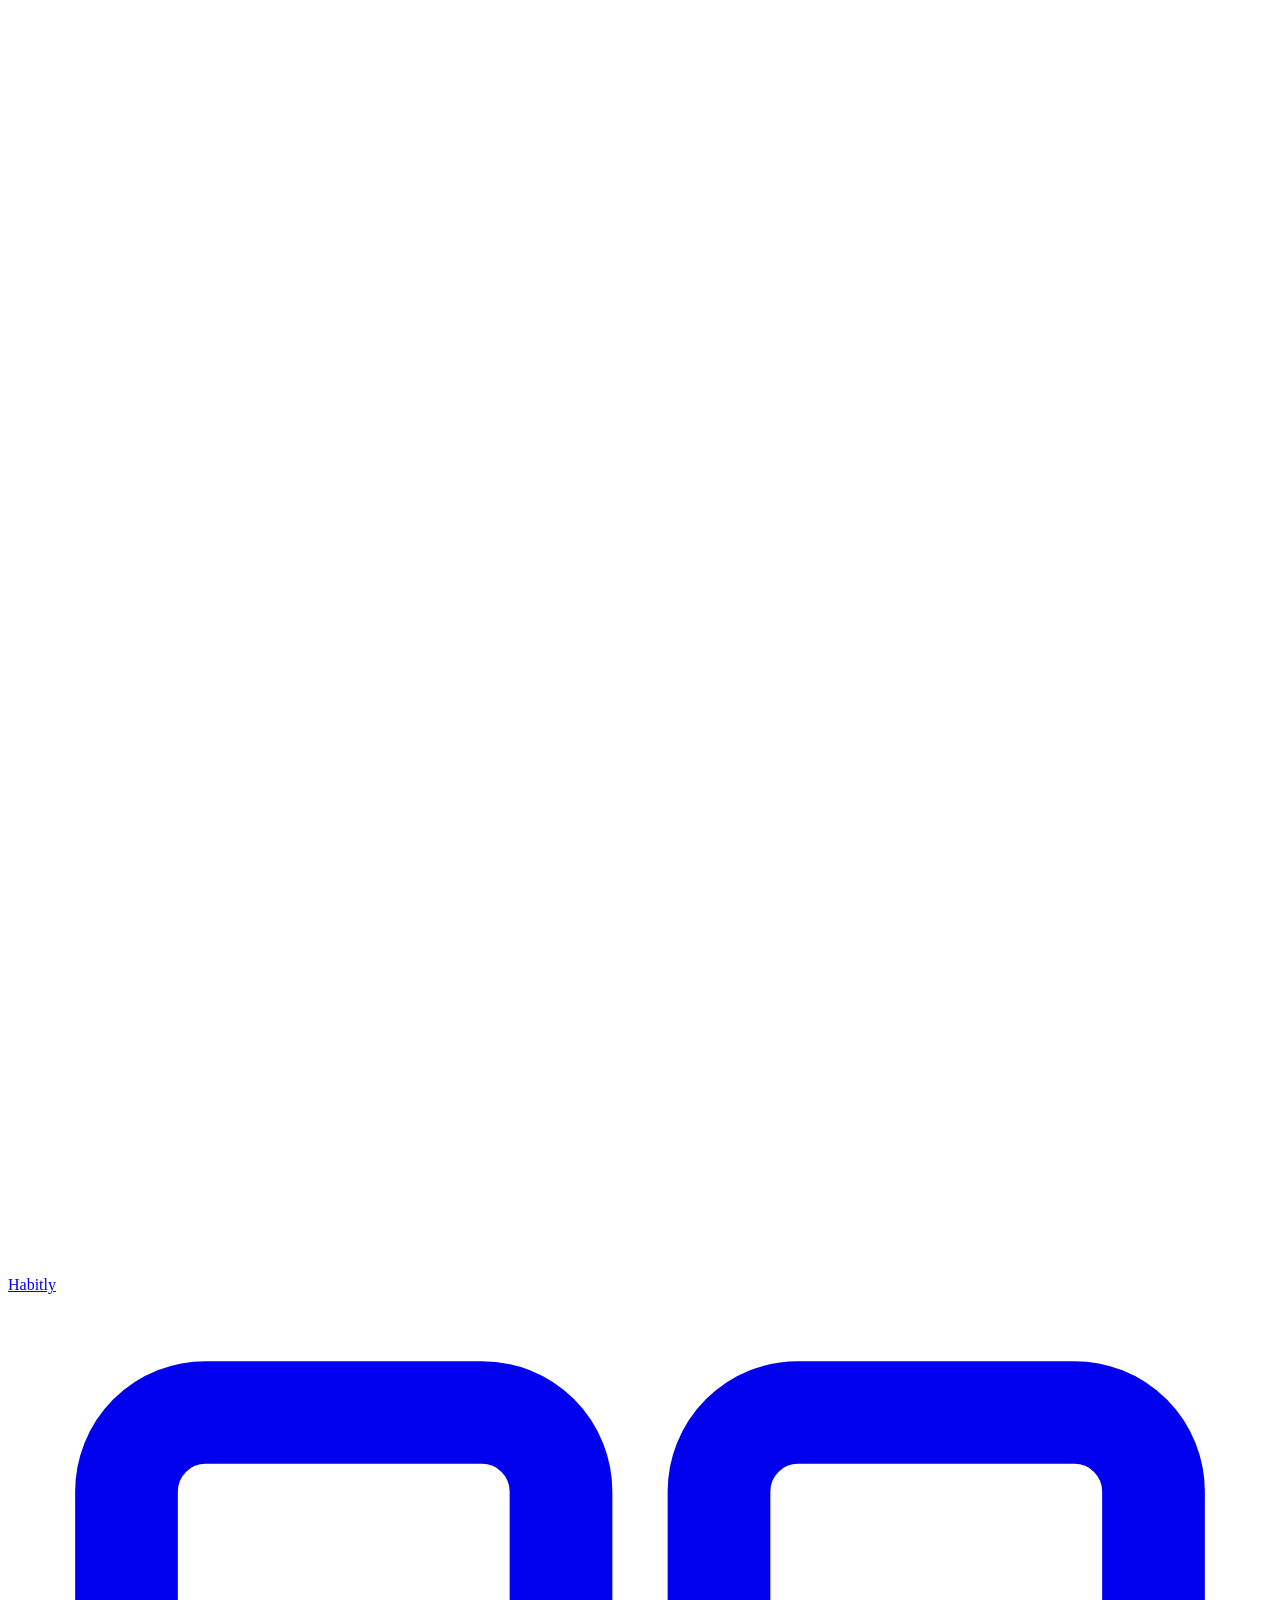
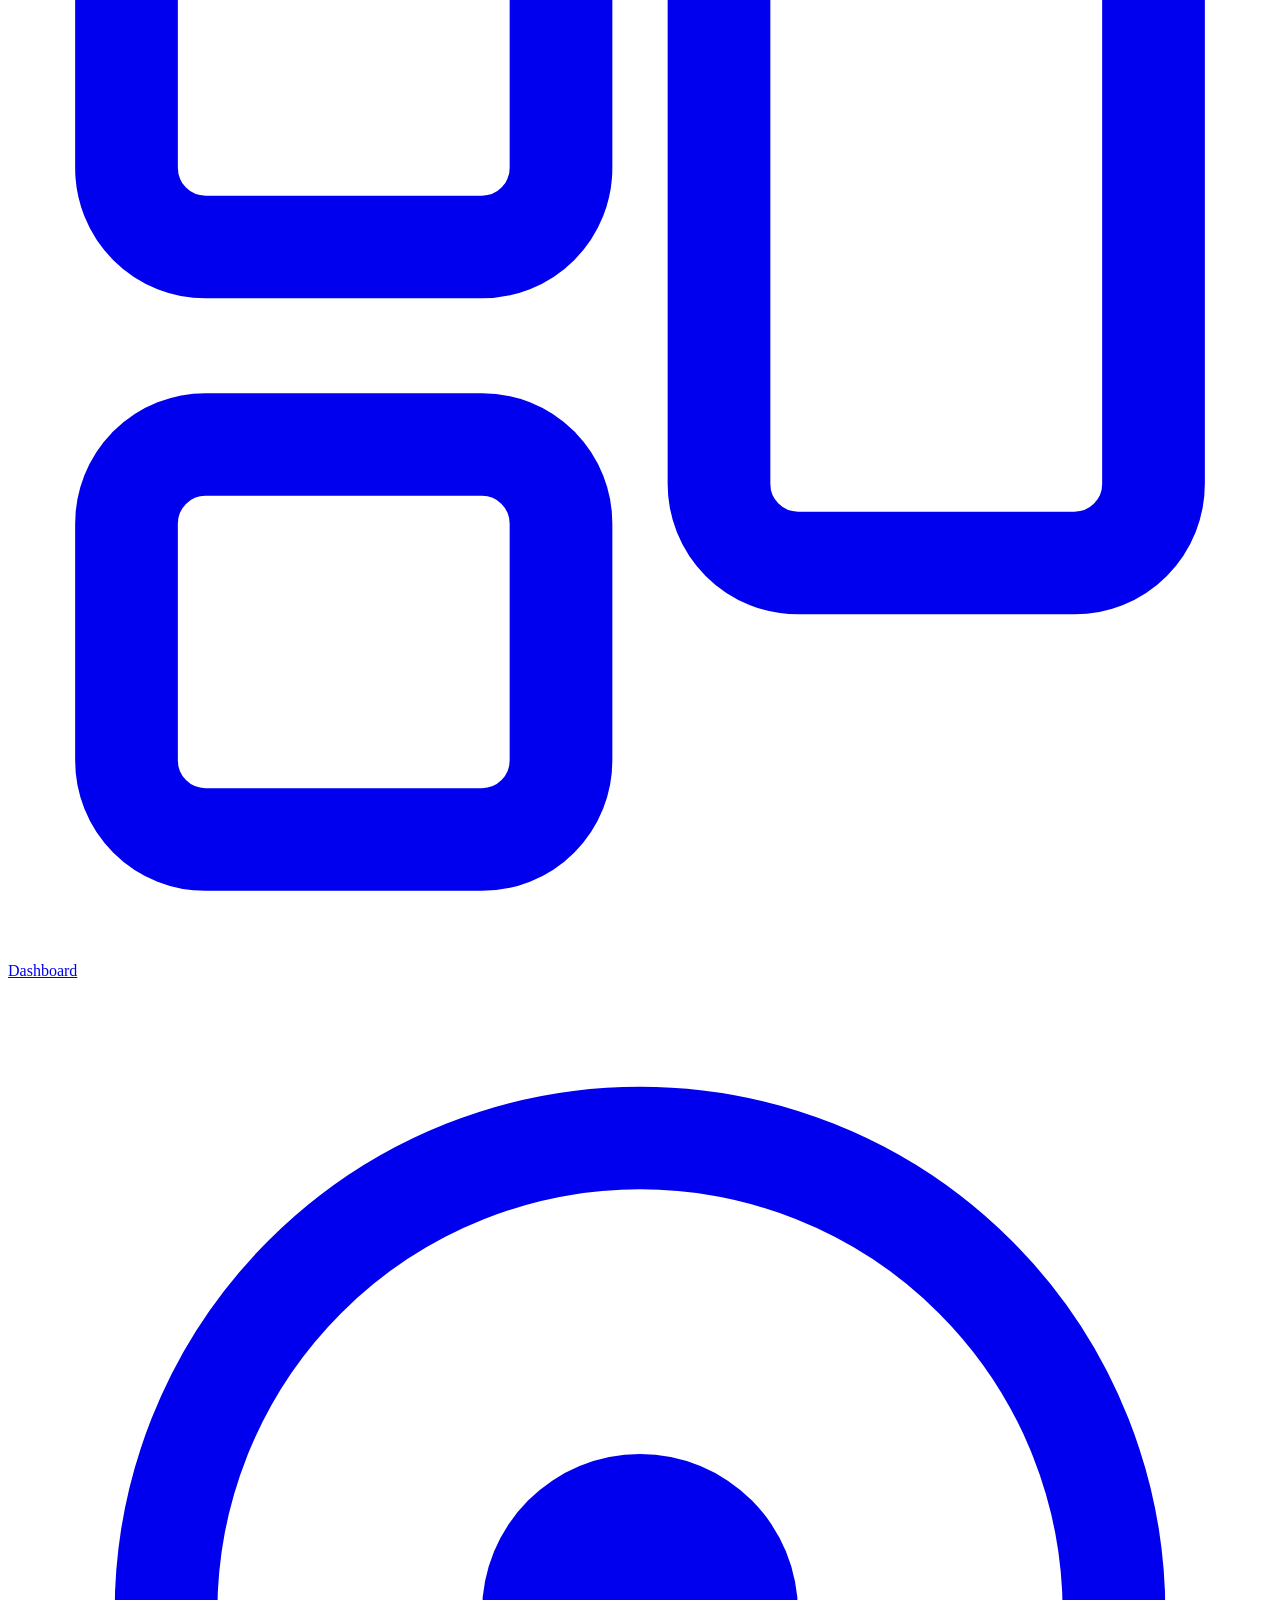
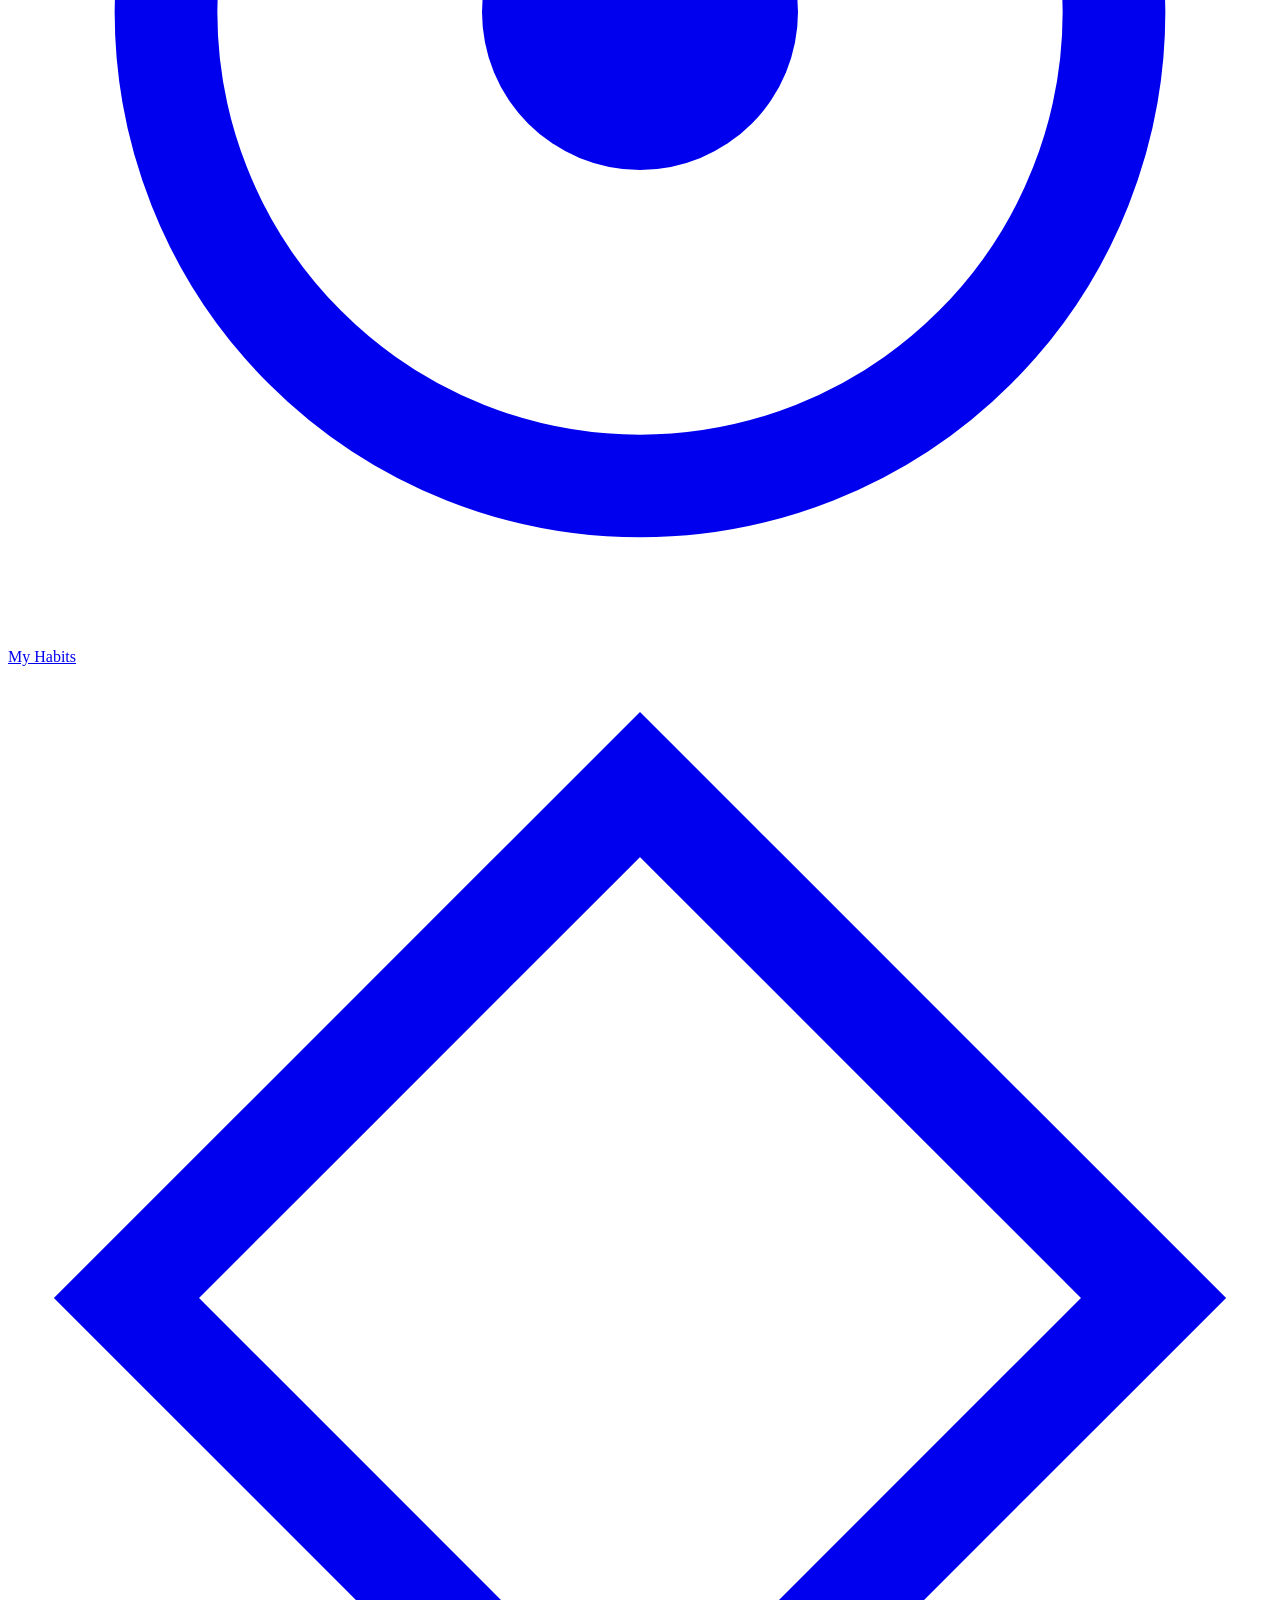
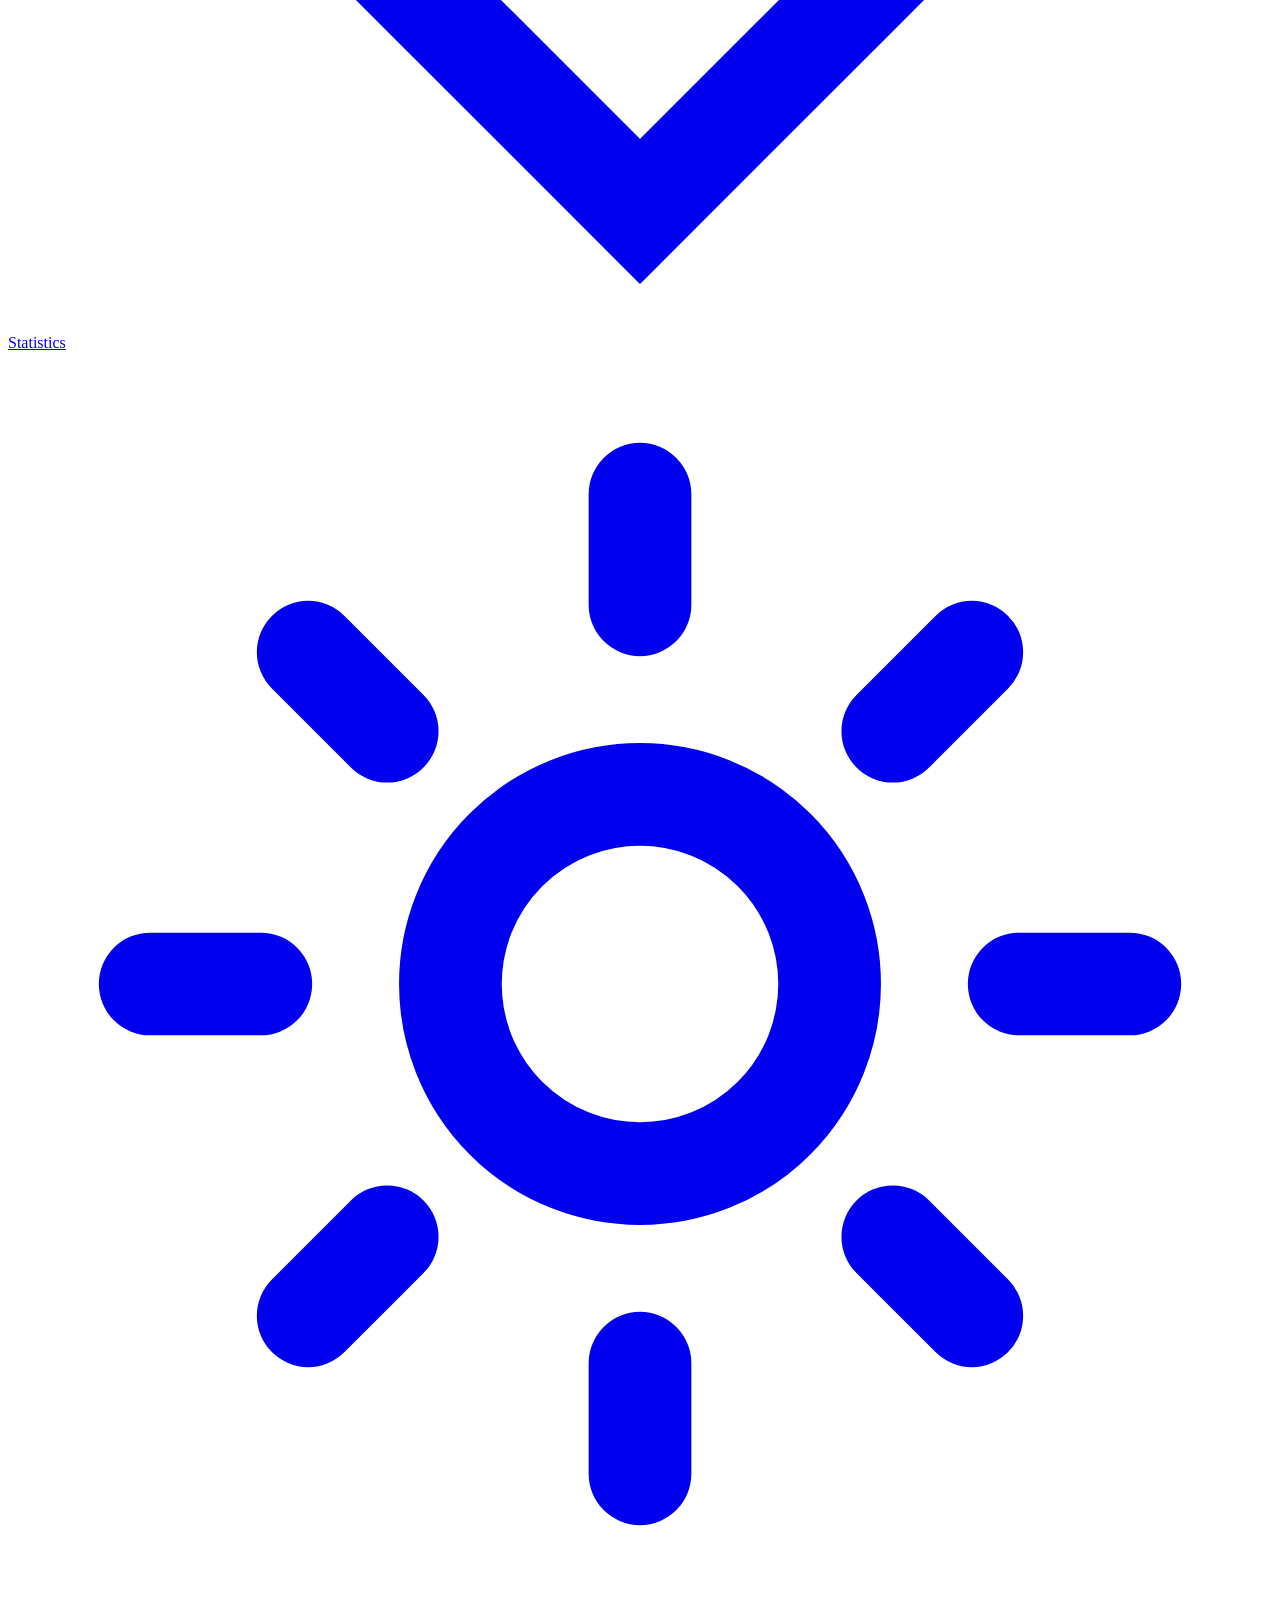
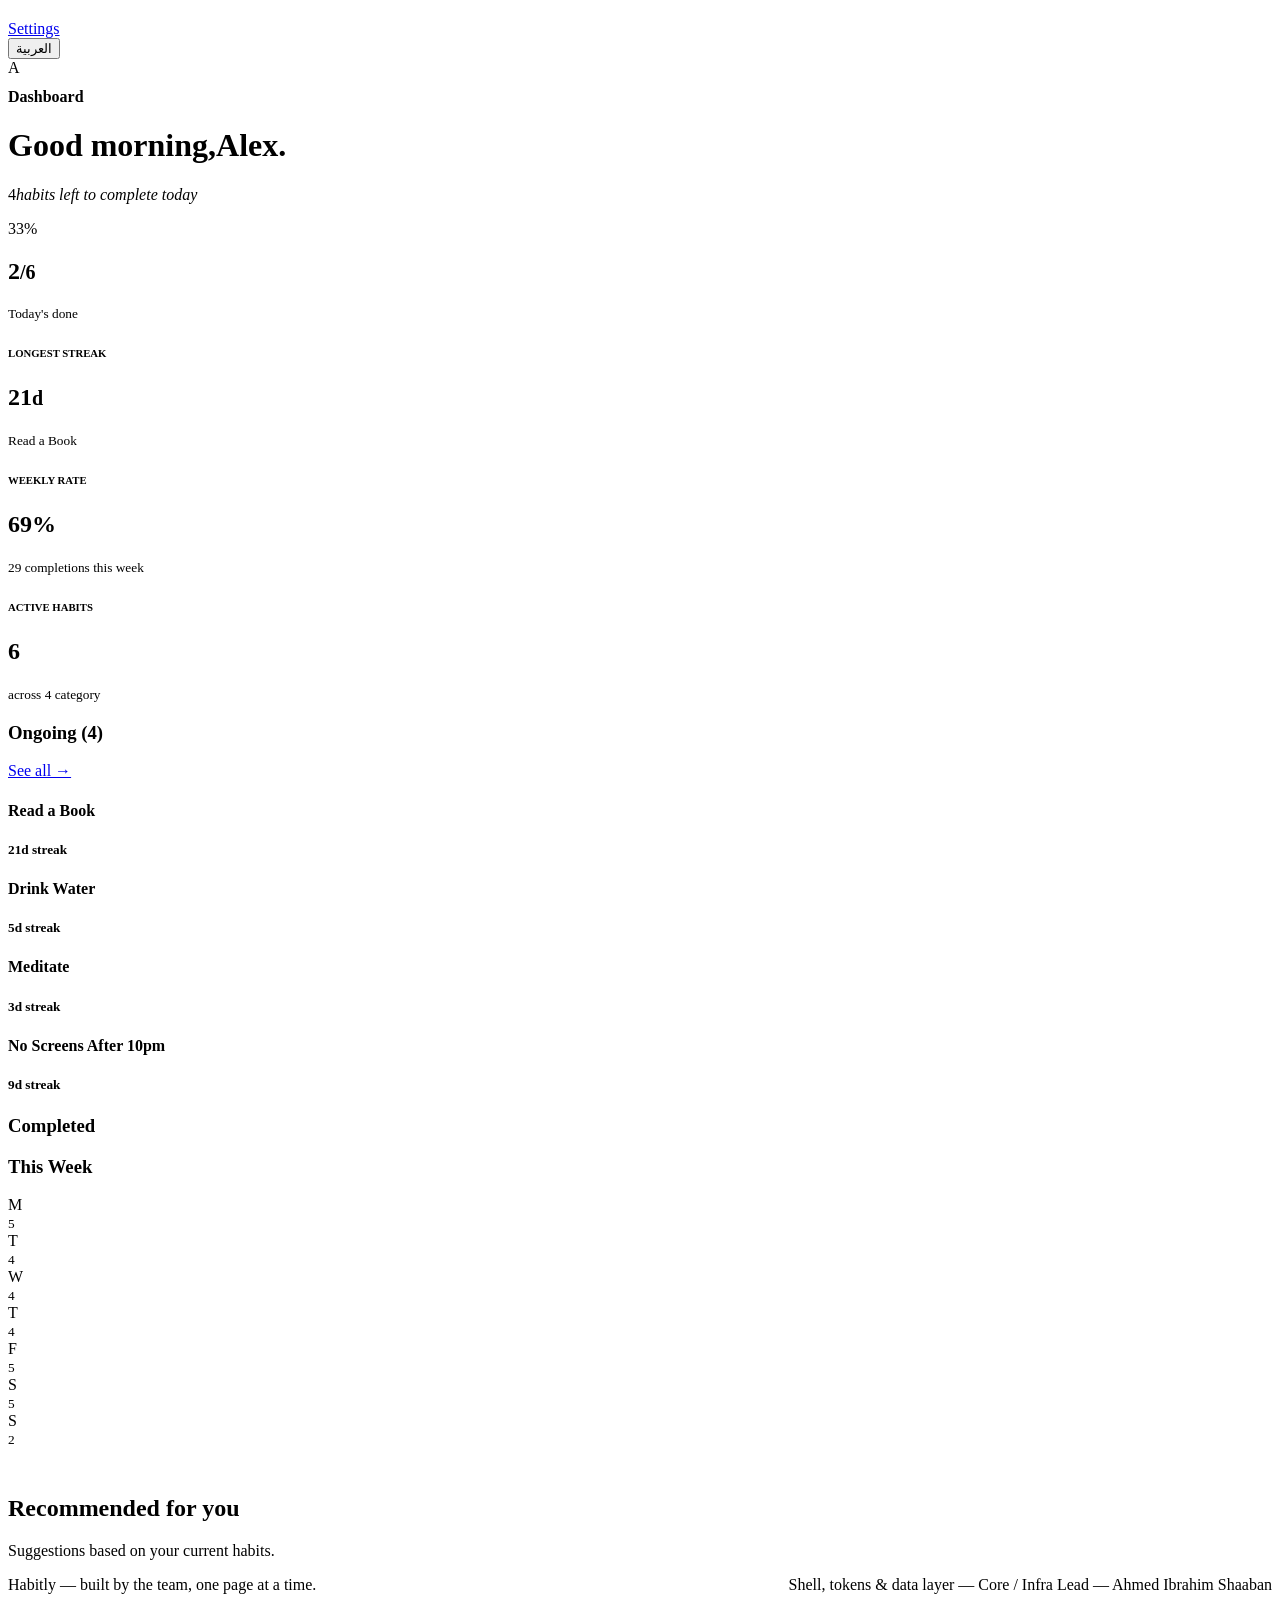
==== dashboard.html @ 67932975 "Add files via upload" ====
<!doctype html>
<html lang="en">
<head>
  <meta charset="UTF-8" />
  <meta name="viewport" content="width=device-width, initial-scale=1.0" />
  <title>Dashboard — Habitly</title>
  <link rel="icon" href="data:image/svg+xml,%3Csvg xmlns=%27http://www.w3.org/2000/svg%27 viewBox=%270 0 34 34%27%3E%3Ccircle cx=%2717%27 cy=%2717%27 r=%2716%27 fill=%27%231B2420%27/%3E%3Ccircle cx=%2717%27 cy=%2717%27 r=%2711%27 fill=%27%23202B25%27 stroke=%27%23E9CE8F%27 stroke-width=%271.2%27/%3E%3Cpath d=%27M17 22c-3.5 0-5.5-2.5-5.5-6.2 0-.3.2-.5.5-.5 3.9 0 6.7 1.6 7.8 4.2.2.5-.1 1-.6 1.1-.7.2-1.4.3-2.2.4Z%27 fill=%27%237FA65B%27/%3E%3Cpath d=%27M17 22c0-4.8 1.6-8 5-9.4.3-.1.6.1.6.4.4 4.4-1.6 7.7-5.1 9.2-.3.1-.5-.1-.5-.2Z%27 fill=%27%23D6A94B%27/%3E%3C/svg%3E" />
  <link rel="stylesheet" href="styles/tokens.css" />
  <link rel="stylesheet" href="styles/components.css" />
  <link rel="stylesheet" href="styles/dashboard.css" />
</head>
<body>

  <!-- ================= Shared header — identical markup on every page ================= -->
  <header class="site-header">
    <div class="container site-header__inner">
      <a href="index.html" class="brand">
        <svg class="brand__mark" viewBox="0 0 34 34" fill="none" xmlns="http://www.w3.org/2000/svg">
          <circle cx="17" cy="17" r="15.5" stroke="var(--color-gold)" stroke-width="1.2" stroke-dasharray="2 3"/>
          <circle cx="17" cy="17" r="11" fill="var(--color-bg-elevated)" stroke="var(--color-gold-soft)" stroke-width="1.2"/>
          <path d="M17 22c-3.5 0-5.5-2.5-5.5-6.2 0-.3.2-.5.5-.5 3.9 0 6.7 1.6 7.8 4.2.2.5-.1 1-.6 1.1-.7.2-1.4.3-2.2.4Z" fill="var(--color-sage)"/>
          <path d="M17 22c0-4.8 1.6-8 5-9.4.3-.1.6.1.6.4.4 4.4-1.6 7.7-5.1 9.2-.3.1-.5-.1-.5-.2Z" fill="var(--color-gold)"/>
        </svg>
        <span class="brand__name">Habitly</span>
      </a>

      <nav class="nav" aria-label="Primary">
        <a href="dashboard.html" class="nav__link">
          <svg class="nav__link-icon" viewBox="0 0 16 16" fill="none"><rect x="1.5" y="1.5" width="5.5" height="5.5" rx="1" stroke="currentColor" stroke-width="1.3"/><rect x="9" y="1.5" width="5.5" height="9.5" rx="1" stroke="currentColor" stroke-width="1.3"/><rect x="1.5" y="9.5" width="5.5" height="5" rx="1" stroke="currentColor" stroke-width="1.3"/></svg>
          <span class="nav__link-label" data-i18n="nav.dashboard">Dashboard</span>
        </a>
        <a href="habits.html" class="nav__link">
          <svg class="nav__link-icon" viewBox="0 0 16 16" fill="none"><circle cx="8" cy="8" r="6" stroke="currentColor" stroke-width="1.3"/><circle cx="8" cy="8" r="2" fill="currentColor"/></svg>
          <span class="nav__link-label" data-i18n="nav.habits">My Habits</span>
        </a>
        <a href="stats.html" class="nav__link">
          <svg class="nav__link-icon" viewBox="0 0 16 16" fill="none"><path d="M8 1.5 14.5 8 8 14.5 1.5 8Z" stroke="currentColor" stroke-width="1.3"/></svg>
          <span class="nav__link-label" data-i18n="nav.stats">Statistics</span>
        </a>
        <a href="settings.html" class="nav__link">
          <svg class="nav__link-icon" viewBox="0 0 16 16" fill="none"><circle cx="8" cy="8" r="2.4" stroke="currentColor" stroke-width="1.3"/><path d="M8 1.8v1.4M8 12.8v1.4M14.2 8h-1.4M3.2 8H1.8M12.2 3.8l-1 1M4.8 11.2l-1 1M12.2 12.2l-1-1M4.8 4.8l-1-1" stroke="currentColor" stroke-width="1.3" stroke-linecap="round"/></svg>
          <span class="nav__link-label" data-i18n="nav.settings">Settings</span>
        </a>
      </nav>

      <div class="header-actions">
        <button type="button" class="lang-toggle" data-i18n="lang.toggle">العربية</button>
        <div class="avatar">A</div>
      </div>
    </div>
  </header>
  <!-- ================= /Shared header ================= -->

  <main class="container" style="padding-block: var(--space-6) var(--space-8);">
    <h1 style="font-size: var(--fs-xl); margin-bottom: var(--space-5);">Dashboard</h1>

    

     <h1>Good morning,Alex.</h1>
        <p>4<i>habits left to complete today</i></p>
        <div class="cards row">
            <div class=" col-12 col-sm-6 col-md-3">
                <div class="card stat-card first-card">

                    <div class="progress-wrapper">

                        <div class="progress-circle">
                            <span>33%</span>
                        </div>

                        <div>
                            <h2>2<small>/6</small></h2>
                            <small>Today's done</small>
                        </div>

                    </div>

                </div>
                <!-- <div class="card stat-card">

                    <h2>33<span>%</span></h2>
                    <p>2/6</p>
                    <small>Today's done</small>
                </div> -->
            </div>
            <div class=" col-12 col-sm-6 col-md-3">
                <div class="card stat-card">
                    <h6>LONGEST STREAK</h6>
                    <h2 class="h-2">21<small>d</small></h2>
                    <small>Read a Book</small>
                </div>
            </div>
            <div class=" col-12 col-sm-6 col-md-3">
                <div class="card stat-card">
                    <h6>WEEKLY RATE</h6>
                    <h2 class="h2">69<span>%</span></h2>

                    <small>29 completions this week</small>
                </div>
            </div>
            <div class=" col-12 col-sm-6 col-md-3">
                <div class="card stat-card">
                    <h6>ACTIVE HABITS</h6>
                    <h2 class="h">6</h2>

                    <small>across 4 category</small>
                </div>
            </div>

        </div>

        <div class="ongoing-thisWeek row g-4">

            <div class="ongoing col-lg-8">

                <div class="section-card">

                    <div class="section-title">
                        <h3>Ongoing <span>(4)</span></h3>
                        <a href="#">See all →</a>
                    </div>


                    <div class="tasks">
                        <div class="task-info">
                            <div class="task-icon blue-icon">
                                <i class="fa-solid fa-book"></i>
                            </div>

                            <div>
                                <h4>Read a Book</h4>
                                <h5>21d streak</h5>
                            </div>
                        </div>

                        <div class="habit habit-circle blue"></div>
                    </div>


                    <div class="tasks">
                        <div class="task-info">
                            <div class="task-icon green-icon">
                                <i class="fa-solid fa-droplet"></i>
                            </div>

                            <div>
                                <h4>Drink Water</h4>
                                <h5>5d streak</h5>
                            </div>
                        </div>

                        <div class="habit habit-circle green"></div>
                    </div>


                    <div class="tasks">
                        <div class="task-info">
                            <div class="task-icon pink-icon">
                                <i class="fa-solid fa-spa"></i>
                            </div>

                            <div>
                                <h4>Meditate</h4>
                                <h5>3d streak</h5>
                            </div>
                        </div>

                        <div class="habit habit-circle pink"></div>
                    </div>


                    <div class="tasks">
                        <div class="task-info">
                            <div class="task-icon purple-icon">
                                <i class="fa-solid fa-mobile-screen"></i>
                            </div>

                            <div>
                                <h4>No Screens After 10pm</h4>
                                <h5>9d streak</h5>
                            </div>
                        </div>

                        <div class=" habit habit-circle purple"></div>
                    </div>

                </div>
                   <div class="completed-bycategory row g-4">
            <div class="col-lg-8">
                <div class="section-card ">
                    <h3>Completed</h3>

                    <div class="completed-list ">

                    </div>

                </div>
            </div>
            </div>
         </div>
            <div class="thisweek col-lg-4">
                <div class="section-card">

                    <div class="section-title">
                        <h3>This Week</h3>
                    </div>

                    <div class="week-days">

                        <div class="day">
                            <span>M</span>
                            <div class="day-box">
                                <small>5</small>
                            </div>
                        </div>

                        <div class="day">
                            <span>T</span>
                            <div class="day-box">
                                <small>4</small>
                            </div>
                        </div>

                        <div class="day">
                            <span>W</span>
                            <div class="day-box">
                                <small>4</small>
                            </div>
                        </div>

                        <div class="day">
                            <span>T</span>
                            <div class="day-box">
                                <small>4</small>
                            </div>
                        </div>

                        <div class="day">
                            <span>F</span>
                            <div class="day-box">
                                <small>5</small>
                            </div>
                        </div>

                        <div class="day">
                            <span>S</span>
                            <div class="day-box">
                                <small>5</small>
                            </div>
                        </div>

                        <!-- Today -->
                        <div class="day today">
                            <span>S</span>
                            <div class="day-box">
                                <small>2</small>
                            </div>
                            <i></i>
                        </div>

                    </div>

                </div>
            </div>
        </div>

        <!-- <div class="completed-bycategory row g-4">
            <div class="col-lg-8">
                <div class="section-card ">
                    <h3>Completed</h3>

                    <div class="completed-list ">

                    </div>

                </div>
            </div> -->
            <!-- <div class="bycategory accordion col-lg-4" >
                <h4>By Category</h4>
                <div class="section-card">
                </div>
            </div> --> 

            <!-- Recommendations -->
      <section class="settings-panel" aria-labelledby="recsHeading">
        <h2 id="recsHeading" class="settings-panel__title" data-i18n="settings.recs.title"><br>Recommended for you</h2>
        <p class="settings-panel__desc" data-i18n="settings.recs.desc">Suggestions based on your current habits.</p>
        <div id="recsList" class="recs-list"></div>
      </section>
  </main>

  <footer class="site-footer">
    <div class="container" style="display:flex; align-items:center; justify-content:space-between; width:100%; flex-wrap:wrap; gap:var(--space-4);">
      <span data-i18n="footer.tagline">Habitly — built by the team, one page at a time.</span>
      <span data-i18n="footer.credit" data-i18n-vars="coreLead:Ahmed Ibrahim Shaaban">Shell, tokens &amp; data layer — Core / Infra Lead — Ahmed Ibrahim Shaaban</span>
    </div>
  </footer>

  <script src="js/data.js"></script>
  <script src="js/router.js"></script>
  <script src="js/i18n.js"></script>
  <script src="js/dashboard.js"></script>
</body>
</html>
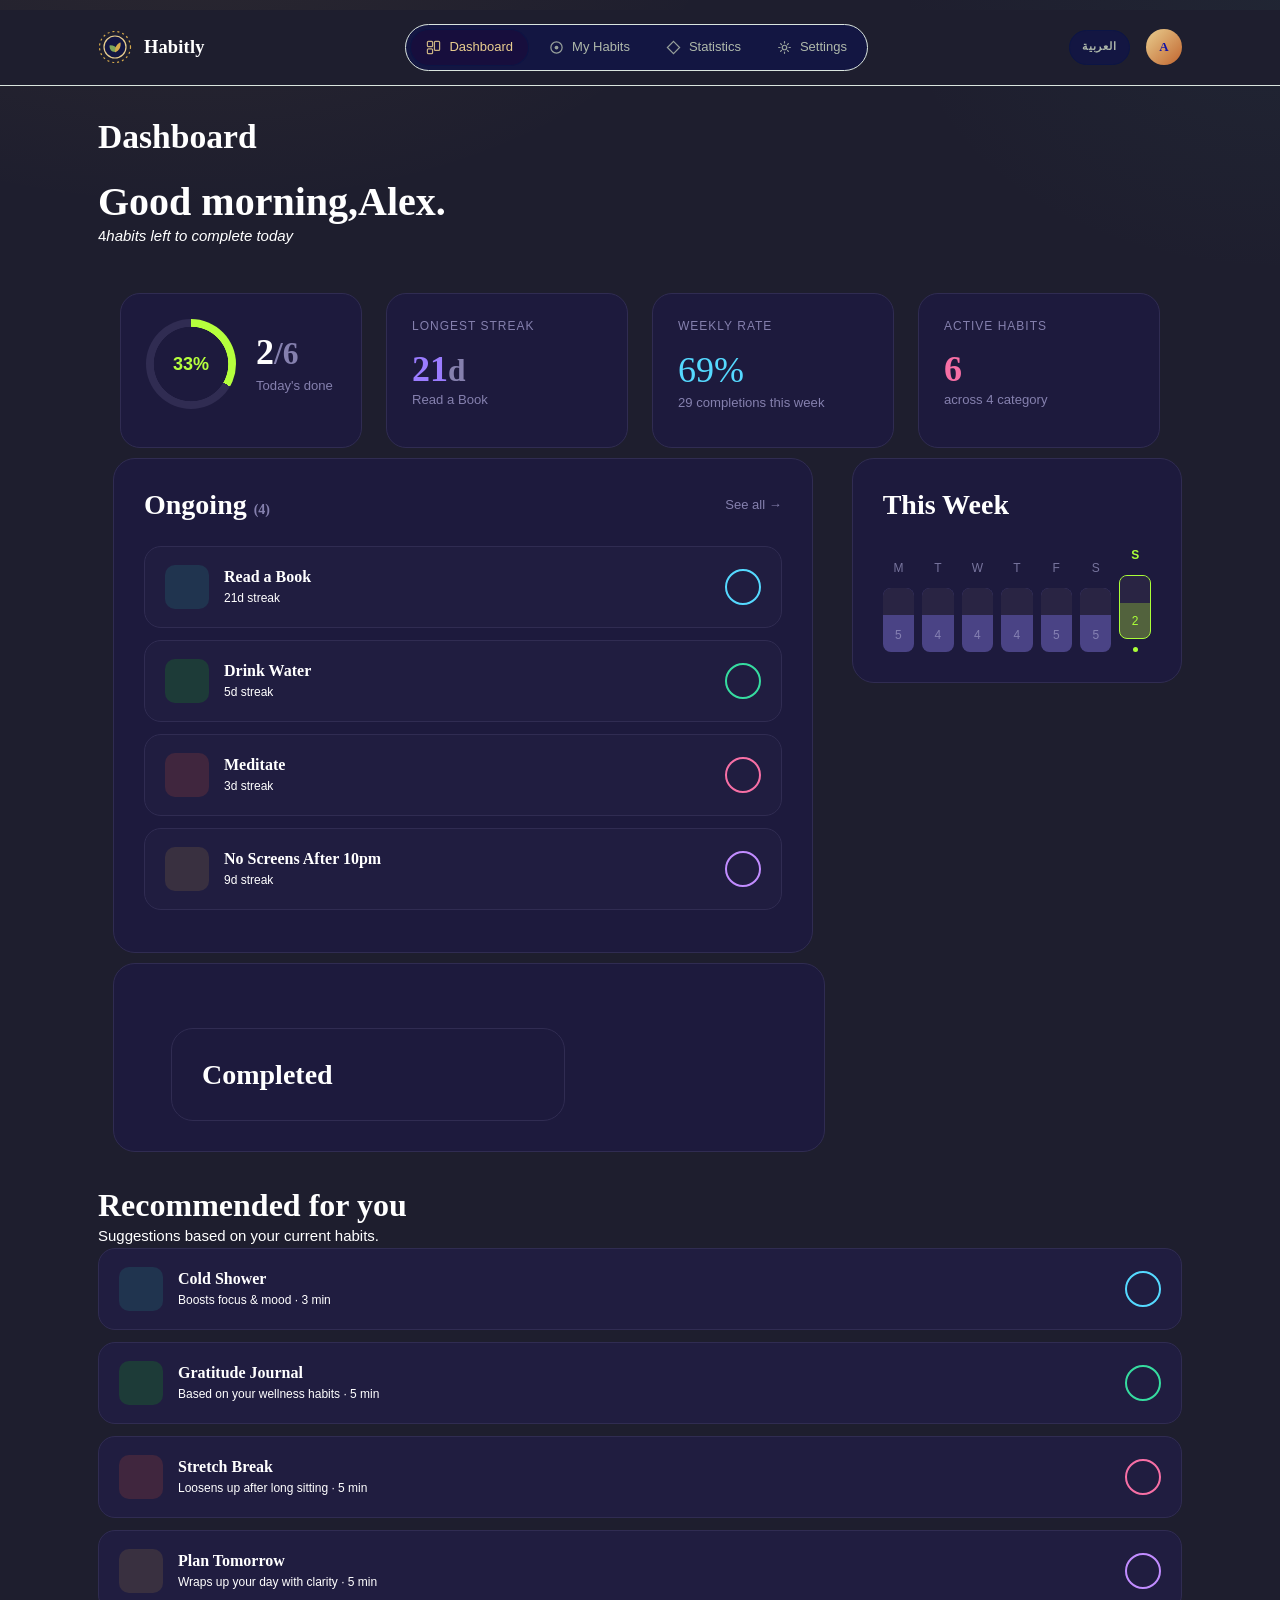
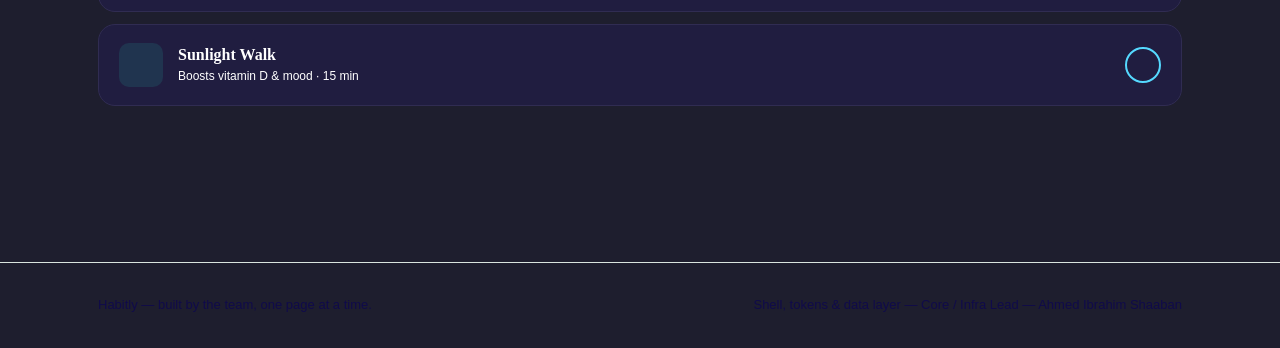
==== commit 00c3203b: "Update stylesheet and script links in dashboard.html" ====
--- a/dashboard.html
+++ b/dashboard.html
@@ -5,9 +5,10 @@
   <meta name="viewport" content="width=device-width, initial-scale=1.0" />
   <title>Dashboard — Habitly</title>
   <link rel="icon" href="data:image/svg+xml,%3Csvg xmlns=%27http://www.w3.org/2000/svg%27 viewBox=%270 0 34 34%27%3E%3Ccircle cx=%2717%27 cy=%2717%27 r=%2716%27 fill=%27%231B2420%27/%3E%3Ccircle cx=%2717%27 cy=%2717%27 r=%2711%27 fill=%27%23202B25%27 stroke=%27%23E9CE8F%27 stroke-width=%271.2%27/%3E%3Cpath d=%27M17 22c-3.5 0-5.5-2.5-5.5-6.2 0-.3.2-.5.5-.5 3.9 0 6.7 1.6 7.8 4.2.2.5-.1 1-.6 1.1-.7.2-1.4.3-2.2.4Z%27 fill=%27%237FA65B%27/%3E%3Cpath d=%27M17 22c0-4.8 1.6-8 5-9.4.3-.1.6.1.6.4.4 4.4-1.6 7.7-5.1 9.2-.3.1-.5-.1-.5-.2Z%27 fill=%27%23D6A94B%27/%3E%3C/svg%3E" />
-  <link rel="stylesheet" href="styles/tokens.css" />
-  <link rel="stylesheet" href="styles/components.css" />
-  <link rel="stylesheet" href="styles/dashboard.css" />
+  <link href="https://cdn.jsdelivr.net/npm/bootstrap@5.3.8/dist/css/bootstrap.min.css" rel="stylesheet">
+  <link rel="stylesheet" href="tokens.css" />
+  <link rel="stylesheet" href="components.css" />
+  <link rel="stylesheet" href="dashboard.css" />
 </head>
 <body>
 
@@ -296,9 +297,9 @@
     </div>
   </footer>
 
-  <script src="js/data.js"></script>
-  <script src="js/router.js"></script>
-  <script src="js/i18n.js"></script>
-  <script src="js/dashboard.js"></script>
+  <script src="data.js"></script>
+  <script src="router.js"></script>
+  <script src="i18n.js"></script>
+  <script src="dashboard.js"></script>
 </body>
 </html>
--- a/tokens.css
+++ b/tokens.css
@@ -0,0 +1,201 @@
+/* ==========================================================================
+   Habitly — Design Tokens
+   Owner: Core / Infra Lead — Ahmed Ibrahim Shaaban
+   -----------------------------------------------------------------------
+   Every color, space, radius, and type value used anywhere in the app
+   should trace back to a variable defined here. No hardcoded hex values,
+   px sizes, or font names in page-level stylesheets — pull from these.
+   ========================================================================== */
+
+@import url('https://fonts.googleapis.com/css2?family=Fraunces:opsz,wght@9..144,400;9..144,500;9..144,600;9..144,700&family=Inter:wght@400;500;600;700&family=IBM+Plex+Mono:wght@400;500&family=Markazi+Text:wght@500;600;700&family=Tajawal:wght@400;500;700&display=swap');
+
+:root {
+  /* ---------- Color / Surface ---------- */
+  --color-bg:  rgb(30, 30, 46);
+  --color-bg-elevated: #131642;
+  --color-surface: #170e3d;
+  --color-surface-hover: #0e5930;
+  --color-border: #0c1545;
+  --color-border-subtle: #dae5df;
+
+  /* ---------- Color / Text ---------- */
+  --color-text-primary: #F4F0E4;
+  --color-text-secondary: #AFB9AB;
+  --color-text-tertiary: #100b4a;
+  --color-text-inverse: #1313a4;
+
+  /* ---------- Color / Accent ---------- */
+  --color-gold: #D6A94B;
+  --color-gold-soft: #E9CE8F;
+  --color-rust: #C1652F;
+  --color-sage: #7FA65B;
+  --color-teal: #4C9A8B;
+  --color-plum: #9B6F97;
+
+  /* ---------- Color / Semantic ---------- */
+  --color-success: var(--color-sage);
+  --color-warning: var(--color-gold);
+  --color-danger: var(--color-rust);
+  --color-info: var(--color-teal);
+
+  /* ---------- Color / Category map ----------
+     Used consistently across Dashboard, My Habits, and Statistics
+     so a category reads the same color everywhere in the app. */
+  --cat-mind: var(--color-plum);
+  --cat-body: var(--color-sage);
+  --cat-health: var(--color-teal);
+  --cat-wellness: var(--color-rust);
+
+  /* ---------- Typography ---------- */
+  --font-display: 'Fraunces', 'Iowan Old Style', Georgia, serif;
+  --font-body: 'Inter', -apple-system, BlinkMacSystemFont, 'Segoe UI', sans-serif;
+  --font-mono: 'IBM Plex Mono', 'SFMono-Regular', Menlo, monospace;
+
+  /* Arabic companions — swapped in under html[lang="ar"] below */
+  --font-display-ar: 'Markazi Text', 'Traditional Arabic', serif;
+  --font-body-ar: 'Tajawal', 'Segoe UI', sans-serif;
+
+  --fs-2xl: clamp(2.25rem, 1.7rem + 2.2vw, 3.25rem);
+  --fs-xl: clamp(1.6rem, 1.35rem + 1vw, 2.1rem);
+  --fs-lg: 1.3rem;
+  --fs-md: 1.0625rem;
+  --fs-base: 0.9375rem;
+  --fs-sm: 0.8125rem;
+  --fs-xs: 0.6875rem;
+
+  --lh-tight: 1.12;
+  --lh-snug: 1.35;
+  --lh-normal: 1.6;
+
+  --tracking-wide: 0.08em;
+  --tracking-wider: 0.14em;
+
+  /* ---------- Spacing (4px base unit) ---------- */
+  --space-1: 0.25rem;
+  --space-2: 0.5rem;
+  --space-3: 0.75rem;
+  --space-4: 1rem;
+  --space-5: 1.5rem;
+  --space-6: 2rem;
+  --space-7: 3rem;
+  --space-8: 4.5rem;
+
+  /* ---------- Radius ---------- */
+  --radius-sm: 6px;
+  --radius-md: 10px;
+  --radius-lg: 18px;
+  --radius-full: 999px;
+
+  /* ---------- Shadow ---------- */
+  --shadow-sm: 0 1px 2px rgba(0, 0, 0, 0.24);
+  --shadow-md: 0 10px 28px rgba(0, 0, 0, 0.3);
+  --shadow-focus: 0 0 0 3px rgba(214, 169, 75, 0.35);
+
+  /* ---------- Motion ---------- */
+  --ease-out: cubic-bezier(0.16, 1, 0.3, 1);
+  --duration-fast: 120ms;
+  --duration-base: 220ms;
+
+  /* ---------- Layout ---------- */
+  --container-max: 1180px;
+  --header-height: 76px;
+  --gutter: clamp(1.25rem, 4vw, 3rem);
+}
+
+/* ---------- Base reset ---------- */
+*,
+*::before,
+*::after {
+  box-sizing: border-box;
+}
+
+html {
+  color-scheme: dark;
+  -webkit-text-size-adjust: 100%;
+}
+
+body {
+  margin: 0;
+  background: var(--color-bg);
+  background-image:
+    radial-gradient(ellipse 900px 500px at 15% -10%, rgba(214, 169, 75, 0.07), transparent 60%),
+    radial-gradient(ellipse 700px 500px at 100% 0%, rgba(76, 154, 139, 0.06), transparent 55%);
+  background-attachment: fixed;
+  color: var(--color-text-primary);
+  font-family: var(--font-body);
+  font-size: var(--fs-base);
+  line-height: var(--lh-normal);
+  -webkit-font-smoothing: antialiased;
+}
+
+h1, h2, h3, h4 {
+  font-family: var(--font-display);
+  line-height: var(--lh-tight);
+  margin: 0;
+  font-weight: 600;
+}
+
+/* Arabic mode — swap the type system, everything else (spacing, color,
+   layout) stays identical since components already use logical CSS
+   properties (margin-inline, padding-inline-end, etc). */
+html[lang="ar"] {
+  --font-display: var(--font-display-ar);
+  --font-body: var(--font-body-ar);
+}
+html[lang="ar"] body {
+  font-size: calc(var(--fs-base) + 0.0625rem); /* Arabic script reads a touch small at the same px size */
+}
+html[lang="ar"] h1, html[lang="ar"] h2, html[lang="ar"] h3, html[lang="ar"] h4 {
+  font-weight: 700;
+  line-height: var(--lh-snug);
+}
+html[lang="ar"] .hero__eyebrow,
+html[lang="ar"] .card__eyebrow,
+html[lang="ar"] .menu-card__owner,
+html[lang="ar"] .placeholder-page__owner {
+  font-family: var(--font-body-ar);
+  letter-spacing: 0;
+}
+
+p { margin: 0; }
+
+a { color: inherit; text-decoration: none; }
+
+ul, ol { margin: 0; padding: 0; list-style: none; }
+
+button, input, select {
+  font-family: inherit;
+  color: inherit;
+}
+
+/* Visible keyboard focus everywhere — never remove outline without replacing it */
+:focus-visible {
+  outline: none;
+  box-shadow: var(--shadow-focus);
+  border-radius: var(--radius-sm);
+}
+
+@media (prefers-reduced-motion: reduce) {
+  *, *::before, *::after {
+    animation-duration: 0.01ms !important;
+    transition-duration: 0.01ms !important;
+  }
+}
+
+.container {
+  max-width: var(--container-max);
+  margin-inline: auto;
+  padding-inline: var(--gutter);
+}
+
+/* Page fade-in, driven by router.js adding .is-page-ready to <html> */
+body {
+  opacity: 0;
+}
+html.is-page-ready body {
+  opacity: 1;
+  transition: opacity var(--duration-base) var(--ease-out);
+}
+@media (prefers-reduced-motion: reduce) {
+  body { opacity: 1; transition: none; }
+}
--- a/components.css
+++ b/components.css
@@ -0,0 +1,416 @@
+/* ==========================================================================
+   Habitly — Shared Components
+   Owner: Core / Infra Lead — Ahmed Ibrahim Shaaban
+   -----------------------------------------------------------------------
+   Building blocks every page pulls from: nav, buttons, cards, pills,
+   the progress ring, and the tally streak mark. Page-level CSS should
+   compose these, not redefine them.
+   ========================================================================== */
+
+/* ---------- Site header / nav ---------- */
+.site-header {
+  position: sticky;
+  top: 0;
+  z-index: 40;
+  height: var(--header-height);
+  display: flex;
+  align-items: center;
+  background: rgb(30, 30, 46);
+  backdrop-filter: blur(10px);
+  border-bottom: 1px solid var(--color-border-subtle);
+}
+
+.site-header__inner {
+  width: 100%;
+  display: flex;
+  align-items: center;
+  justify-content: space-between;
+  gap: var(--space-6);
+}
+
+.brand {
+  display: flex;
+  align-items: center;
+  gap: var(--space-3);
+}
+
+.brand__mark {
+  width: 34px;
+  height: 34px;
+  flex-shrink: 0;
+}
+
+.brand__name {
+  font-family: var(--font-display);
+  font-size: 1.15rem;
+  font-weight: 600;
+  letter-spacing: 0.01em;
+}
+
+.nav {
+  display: flex;
+  align-items: center;
+  gap: var(--space-1);
+  background: var(--color-bg-elevated);
+  border: 1px solid var(--color-border-subtle);
+  border-radius: var(--radius-full);
+  padding: var(--space-1);
+}
+
+.nav__link {
+  display: flex;
+  align-items: center;
+  gap: var(--space-2);
+  padding: var(--space-2) var(--space-4);
+  border-radius: var(--radius-full);
+  font-size: var(--fs-sm);
+  font-weight: 500;
+  color: var(--color-text-secondary);
+  transition: background var(--duration-base) var(--ease-out), color var(--duration-base) var(--ease-out);
+  white-space: nowrap;
+}
+
+.nav__link:hover {
+  color: var(--color-text-primary);
+}
+
+.nav__link.is-active {
+  background: var(--color-surface);
+  color: var(--color-gold-soft);
+  box-shadow: inset 0 0 0 1px var(--color-border);
+}
+
+.nav__link-icon {
+  width: 15px;
+  height: 15px;
+  opacity: 0.85;
+}
+
+.header-actions {
+  display: flex;
+  align-items: center;
+  gap: var(--space-4);
+}
+
+/* ---------- Language toggle ---------- */
+.lang-toggle {
+  display: inline-flex;
+  align-items: center;
+  justify-content: center;
+  min-width: 46px;
+  padding: var(--space-2) var(--space-3);
+  border-radius: var(--radius-full);
+  border: 1px solid var(--color-border);
+  background: var(--color-bg-elevated);
+  color: var(--color-text-secondary);
+  font-family: var(--font-mono);
+  font-size: var(--fs-xs);
+  font-weight: 600;
+  letter-spacing: var(--tracking-wide);
+  cursor: pointer;
+  transition: border-color var(--duration-base) var(--ease-out),
+              color var(--duration-base) var(--ease-out);
+}
+.lang-toggle:hover {
+  border-color: var(--color-gold);
+  color: var(--color-gold-soft);
+}
+html[lang="ar"] .lang-toggle {
+  font-family: var(--font-body);
+}
+
+.avatar {
+  width: 36px;
+  height: 36px;
+  border-radius: var(--radius-full);
+  display: flex;
+  align-items: center;
+  justify-content: center;
+  font-family: var(--font-display);
+  font-weight: 600;
+  font-size: var(--fs-sm);
+  color: var(--color-text-inverse);
+  background: linear-gradient(135deg, var(--color-gold-soft), var(--color-rust));
+}
+
+/* Mobile nav collapses to icon-only pills; labels hide under 720px */
+@media (max-width: 720px) {
+  .nav__link-label { display: none; }
+  .nav__link { padding: var(--space-2) var(--space-3); }
+}
+
+/* ---------- Buttons ---------- */
+.btn {
+  display: inline-flex;
+  align-items: center;
+  justify-content: center;
+  gap: var(--space-2);
+  padding: var(--space-3) var(--space-5);
+  border-radius: var(--radius-full);
+  font-size: var(--fs-sm);
+  font-weight: 600;
+  border: 1px solid transparent;
+  cursor: pointer;
+  transition: transform var(--duration-fast) var(--ease-out),
+              background var(--duration-base) var(--ease-out),
+              border-color var(--duration-base) var(--ease-out);
+}
+
+.btn:active { transform: scale(0.97); }
+
+.btn--primary {
+  background: var(--color-gold);
+  color: var(--color-text-inverse);
+}
+.btn--primary:hover { background: var(--color-gold-soft); }
+
+.btn--ghost {
+  background: transparent;
+  border-color: var(--color-border);
+  color: var(--color-text-secondary);
+}
+.btn--ghost:hover {
+  border-color: var(--color-gold);
+  color: var(--color-text-primary);
+}
+
+/* ---------- Card ---------- */
+.card {
+  background: var(--color-surface);
+  border: 1px solid var(--color-border-subtle);
+  border-radius: var(--radius-lg);
+  padding: var(--space-5);
+}
+
+.card--elevated {
+  box-shadow: var(--shadow-md);
+}
+
+.card__eyebrow {
+  font-family: var(--font-mono);
+  font-size: var(--fs-xs);
+  letter-spacing: var(--tracking-wider);
+  text-transform: uppercase;
+  color: var(--color-text-tertiary);
+}
+
+/* ---------- Pill / Badge ---------- */
+.pill {
+  display: inline-flex;
+  align-items: center;
+  padding: var(--space-1) var(--space-3);
+  border-radius: var(--radius-full);
+  font-size: var(--fs-xs);
+  font-weight: 600;
+  letter-spacing: 0.02em;
+  border: 1px solid var(--color-border);
+  color: var(--color-text-secondary);
+  background: var(--color-bg-elevated);
+}
+
+.pill--active {
+  background: rgba(214, 169, 75, 0.14);
+  border-color: var(--color-gold);
+  color: var(--color-gold-soft);
+}
+
+.badge {
+  display: inline-flex;
+  align-items: center;
+  padding: 3px var(--space-2);
+  border-radius: var(--radius-sm);
+  font-family: var(--font-mono);
+  font-size: var(--fs-xs);
+  font-weight: 500;
+  background: var(--color-bg-elevated);
+  color: var(--color-text-secondary);
+  border: 1px solid var(--color-border-subtle);
+}
+
+/* Category dot — pairs with --cat-* tokens, e.g. style="--dot-color: var(--cat-mind)" */
+.cat-dot {
+  width: 8px;
+  height: 8px;
+  border-radius: 50%;
+  background: var(--dot-color, var(--color-text-tertiary));
+  display: inline-block;
+}
+
+/* ---------- Progress ring (signature element) ----------
+   A stamped "wax seal" ring: conic-gradient arc + dotted outer rim.
+   Usage: <div class="seal" style="--pct: 62; --seal-color: var(--color-gold)">
+            <div class="seal__inner">62%</div>
+          </div> */
+.seal {
+  --pct: 0;
+  --seal-color: var(--color-gold);
+  position: relative;
+  width: 84px;
+  height: 84px;
+  border-radius: 50%;
+  display: flex;
+  align-items: center;
+  justify-content: center;
+  background:
+    radial-gradient(circle, var(--color-bg-elevated) 0 62%, transparent 63%),
+    conic-gradient(var(--seal-color) calc(var(--pct) * 1%), var(--color-border-subtle) 0);
+}
+
+.seal::before {
+  content: '';
+  position: absolute;
+  inset: -5px;
+  border-radius: 50%;
+  border: 1px dashed var(--color-border);
+  opacity: 0.6;
+}
+
+.seal__inner {
+  font-family: var(--font-display);
+  font-weight: 600;
+  font-size: 1.15rem;
+  color: var(--color-text-primary);
+}
+
+/* ---------- Tally streak ----------
+   Days render as ledger tally marks, grouped in 5s like a hand-kept
+   streak count. Filled marks use the habit's category/accent color. */
+.tally {
+  display: flex;
+  align-items: flex-end;
+  gap: 3px;
+  height: 14px;
+}
+
+.tally__mark {
+  width: 2px;
+  height: 100%;
+  background: var(--color-border);
+  border-radius: 1px;
+}
+
+.tally__mark.is-filled {
+  background: var(--mark-color, var(--color-gold));
+}
+
+.tally__group {
+  display: flex;
+  gap: 3px;
+  padding-inline-end: 5px;
+  border-inline-end: 1px solid var(--color-border-subtle);
+}
+
+.tally__group:last-child {
+  border-inline-end: none;
+  padding-inline-end: 0;
+}
+
+/* ---------- Ledger row ----------
+   A single-line list row with a hairline rule, used for habit lists,
+   log tables, and settings rows across pages. */
+.ledger-row {
+  display: flex;
+  align-items: center;
+  gap: var(--space-4);
+  padding-block: var(--space-4);
+  border-bottom: 1px solid var(--color-border-subtle);
+}
+
+.ledger-row:last-child { border-bottom: none; }
+
+.ledger-row__icon {
+  width: 40px;
+  height: 40px;
+  border-radius: var(--radius-md);
+  display: flex;
+  align-items: center;
+  justify-content: center;
+  flex-shrink: 0;
+  background: var(--icon-bg, var(--color-bg-elevated));
+  color: var(--icon-color, var(--color-text-primary));
+}
+
+.ledger-row__body { flex: 1; min-width: 0; }
+
+.ledger-row__title {
+  font-weight: 600;
+  font-size: var(--fs-md);
+}
+
+.ledger-row__meta {
+  margin-top: 2px;
+  font-size: var(--fs-sm);
+  color: var(--color-text-tertiary);
+  display: flex;
+  align-items: center;
+  gap: var(--space-2);
+}
+
+/* ---------- Checkbox ring ---------- */
+.check-ring {
+  width: 30px;
+  height: 30px;
+  border-radius: 50%;
+  border: 2px solid var(--ring-color, var(--color-border));
+  background: transparent;
+  cursor: pointer;
+  flex-shrink: 0;
+  transition: background var(--duration-base) var(--ease-out);
+}
+
+.check-ring.is-done {
+  background: var(--color-sage);
+  border-color: var(--color-sage);
+  position: relative;
+}
+
+.check-ring.is-done::after {
+  content: '';
+  position: absolute;
+  inset: 0;
+  margin: auto;
+  width: 7px;
+  height: 12px;
+  border-right: 2px solid var(--color-text-inverse);
+  border-bottom: 2px solid var(--color-text-inverse);
+  transform: translateY(-2px) rotate(45deg);
+}
+
+/* ---------- Empty / placeholder state ----------
+   Shared shell for pages that are still under construction by another
+   team member — keeps the app looking finished while work is in flight. */
+.placeholder-page {
+  display: flex;
+  flex-direction: column;
+  align-items: center;
+  justify-content: center;
+  text-align: center;
+  gap: var(--space-3);
+  min-height: 46vh;
+  border: 1px dashed var(--color-border);
+  border-radius: var(--radius-lg);
+  padding: var(--space-7);
+  color: var(--color-text-secondary);
+}
+
+.placeholder-page__owner {
+  font-family: var(--font-mono);
+  font-size: var(--fs-xs);
+  letter-spacing: var(--tracking-wider);
+  text-transform: uppercase;
+  color: var(--color-text-tertiary);
+}
+
+/* ---------- Footer ---------- */
+.site-footer {
+  border-top: 1px solid var(--color-border-subtle);
+  padding-block: var(--space-6);
+  margin-top: var(--space-8);
+  color: var(--color-text-tertiary);
+  font-size: var(--fs-sm);
+  display: flex;
+  align-items: center;
+  justify-content: space-between;
+  gap: var(--space-4);
+  flex-wrap: wrap;
+}
--- a/dashboard.css
+++ b/dashboard.css
@@ -0,0 +1,361 @@
+/* ==========================================================================
+   Habitly — Dashboard page styles
+   Owner: Dalia Samy Abdelaziz
+   -----------------------------------------------------------------------
+   Build this page look here. Pull colors, spacing, radii, and type
+   from tokens.css — no hardcoded values (see Rules of Engagement).
+   Compose from components.css (.card, .pill, .seal, .tally, .ledger-row,
+   .check-ring) before inventing a new pattern.
+   ========================================================================== */
+ body{
+    background-color: rgb(30, 30, 46);
+    color: white;
+}
+header{
+    margin-top: 10px;
+    display: flex;
+    justify-content: space-between;
+    align-items: center;
+}
+.pages a{
+    color:rgb(91, 85, 85); 
+    text-decoration: none;
+    font-size: 20px;
+}
+.pages:hover{
+    color:lawngreen;
+    border:2px solid ;
+    border-color:rgb(129, 252, 7) ;
+    border-radius: 10px;
+    font-size: 20px;
+    padding: 5px;
+}
+.habit{
+    display: flex;
+    justify-content: space-between;
+    align-items: center;
+    gap:5px;
+    border-radius: 10px;
+}
+   .cards {
+    margin-top: 45px;
+    margin-left: 10px;
+    margin-right: 10px;
+}
+
+.stat-card {
+    min-height: 155px;
+    padding: 25px;
+    background-color: #1d1a3d;
+    border: 1px solid #302c52;
+    border-radius: 20px;
+    color: white;
+}
+
+.stat-card h6 {
+    color: #8580ae;
+    font-size: 12px;
+    letter-spacing: 1px;
+    margin-bottom: 15px;
+}
+
+.stat-card h2 {
+    margin: 0;
+    font-size: 36px;
+}
+
+.stat-card small {
+    color: #8580ae;
+}
+
+.stat-card p {
+    color: #8580ae;
+}
+.h2 {
+    color: #55d9ff;
+}
+
+.h {
+    color: #f76fa5;
+}
+
+.h-2 {
+    color: #9b7cff;
+}
+.progress-wrapper {
+    display: flex;
+    align-items: center;
+    gap: 20px;
+}
+
+.progress-circle {
+    width: 90px;
+    height: 90px;
+    border-radius: 50%;
+
+    display: flex;
+    align-items: center;
+    justify-content: center;
+
+    background:
+        radial-gradient(circle, #1d1a3d 58%, transparent 59%),
+        conic-gradient(
+            #b5ff3d 0deg 120deg,
+            #302c52 120deg 360deg
+        );
+}
+
+.progress-circle span {
+    color: #b5ff3d;
+    font-weight: bold;
+    font-size: 18px;
+}
+.section-card {
+    background-color: #1d1a3d;
+    border: 1px solid #302c52;
+    border-radius: 22px;
+    padding: 30px;
+    margin-left: 15px;
+    margin-top: 10px;
+}
+.section-title {
+    display: flex;
+    justify-content: space-between;
+    align-items: center;
+
+    margin-bottom: 25px;
+}
+
+.section-title h3 {
+    margin: 0;
+    font-family: Georgia, serif;
+}
+
+.section-title h3 span {
+    color: #8580ae;
+    font-size: 14px;
+}
+
+.section-title a {
+    color: #8580ae;
+    text-decoration: none;
+    font-size: 13px;
+}
+.tasks {
+    display: flex;
+    justify-content: space-between;
+    align-items: center;
+
+    padding: 18px 20px;
+
+    margin-bottom: 12px;
+
+    background-color: #201d40;
+    border: 1px solid #302c52;
+    border-radius: 17px;
+}
+.task-info {
+    display: flex;
+    align-items: center;
+    gap: 15px;
+}
+
+.task-info h4 {
+    margin: 0;
+    color: white;
+    font-size: 16px;
+}
+
+.task-info h5 {
+    margin: 5px 0 0;
+    font-size: 12px;
+}
+.task-icon {
+    width: 44px;
+    height: 44px;
+
+    border-radius: 10px;
+
+    display: flex;
+    align-items: center;
+    justify-content: center;
+
+    font-size: 20px;
+}
+.blue-icon {
+    background-color: #20344f;
+    color: #55d9ff;
+}
+
+.green-icon {
+    background-color: #1d3b38;
+    color: #36dca0;
+}
+
+.pink-icon {
+    background-color: #40263e;
+    color: #f76fa5;
+}
+
+.purple-icon {
+    background-color: #393040;
+    color: #c18cff;
+}
+.habit-circle {
+    width: 36px;
+    height: 36px;
+
+    border-radius: 50%;
+
+    border: 2px solid;
+}
+.blue {
+    border-color: #55d9ff;
+}
+
+.green {
+    border-color: #36dca0;
+}
+
+.pink {
+    border-color: #f76fa5;
+}
+
+.purple {
+    border-color: #c18cff;
+}
+.logo-icon {
+    width: 40px;
+    height: 40px;
+
+    border-radius: 10px;
+
+    background: #b5ff3d;
+    color: #16132e;
+
+    display: flex;
+    align-items: center;
+    justify-content: center;
+}
+.week-days {
+    display: flex;
+    justify-content: space-between;
+    align-items: flex-end;
+    margin-top: 20px;
+    gap: 8px;
+}
+
+.day {
+    text-align: center;
+    flex: 1;
+}
+
+.day > span {
+    display: block;
+    font-size: 12px;
+    color: #77749d;
+    margin-bottom: 10px;
+}
+
+.day-box {
+    height: 64px;
+    width: 100%;
+    max-width: 44px;
+    margin: auto;
+
+    background: #4a4385;
+    border-radius: 8px;
+
+    display: flex;
+    justify-content: center;
+    align-items: flex-end;
+
+    padding-bottom: 7px;
+
+    position: relative;
+    overflow: hidden;
+}
+
+.day-box::before {
+    content: "";
+    position: absolute;
+    top: 0;
+    left: 0;
+    width: 100%;
+    height: 43%;
+
+    background: #292443;
+}
+
+.day-box small {
+    position: relative;
+    z-index: 2;
+    color: #8580b3;
+    font-size: 12px;
+}
+
+/* اليوم الحالي */
+.today > span {
+    color: #aaff38;
+    font-weight: bold;
+}
+
+.today .day-box {
+    border: 1px solid #aaff38;
+    background: #52623d;
+}
+
+.today .day-box::before {
+    background: #292443;
+}
+
+.today .day-box small {
+    color: #aaff38;
+}
+
+
+.today i {
+    display: block;
+    width: 5px;
+    height: 5px;
+    background: #aaff38;
+    border-radius: 50%;
+    margin: 8px auto 0;
+}
+.completed-bycategory {
+    background-color: #1d1a3d;
+    border: 1px solid #302c52;
+    border-radius: 22px;
+    padding: 30px;
+    margin-left: 15px;
+    margin-top: 10px;
+}
+/* ===== Recommendations ===== */
+
+
+.rec-toggle {
+  cursor: pointer;
+  transition: background-color 160ms ease, transform 120ms ease;
+  position: relative;
+}
+
+.rec-toggle:active {
+  transform: scale(0.9);
+}
+
+.rec-toggle.blue.rec-toggle--added   { background-color: #55d9ff; }
+.rec-toggle.green.rec-toggle--added  { background-color: #36dca0; }
+.rec-toggle.pink.rec-toggle--added   { background-color: #f76fa5; }
+.rec-toggle.purple.rec-toggle--added { background-color: #c18cff; }
+
+.rec-toggle--added::after {
+  content: "✓";
+  position: absolute;
+  inset: 0;
+  display: flex;
+  align-items: center;
+  justify-content: center;
+  font-size: 16px;
+  font-weight: bold;
+  color: #1d1a3d;
+}
